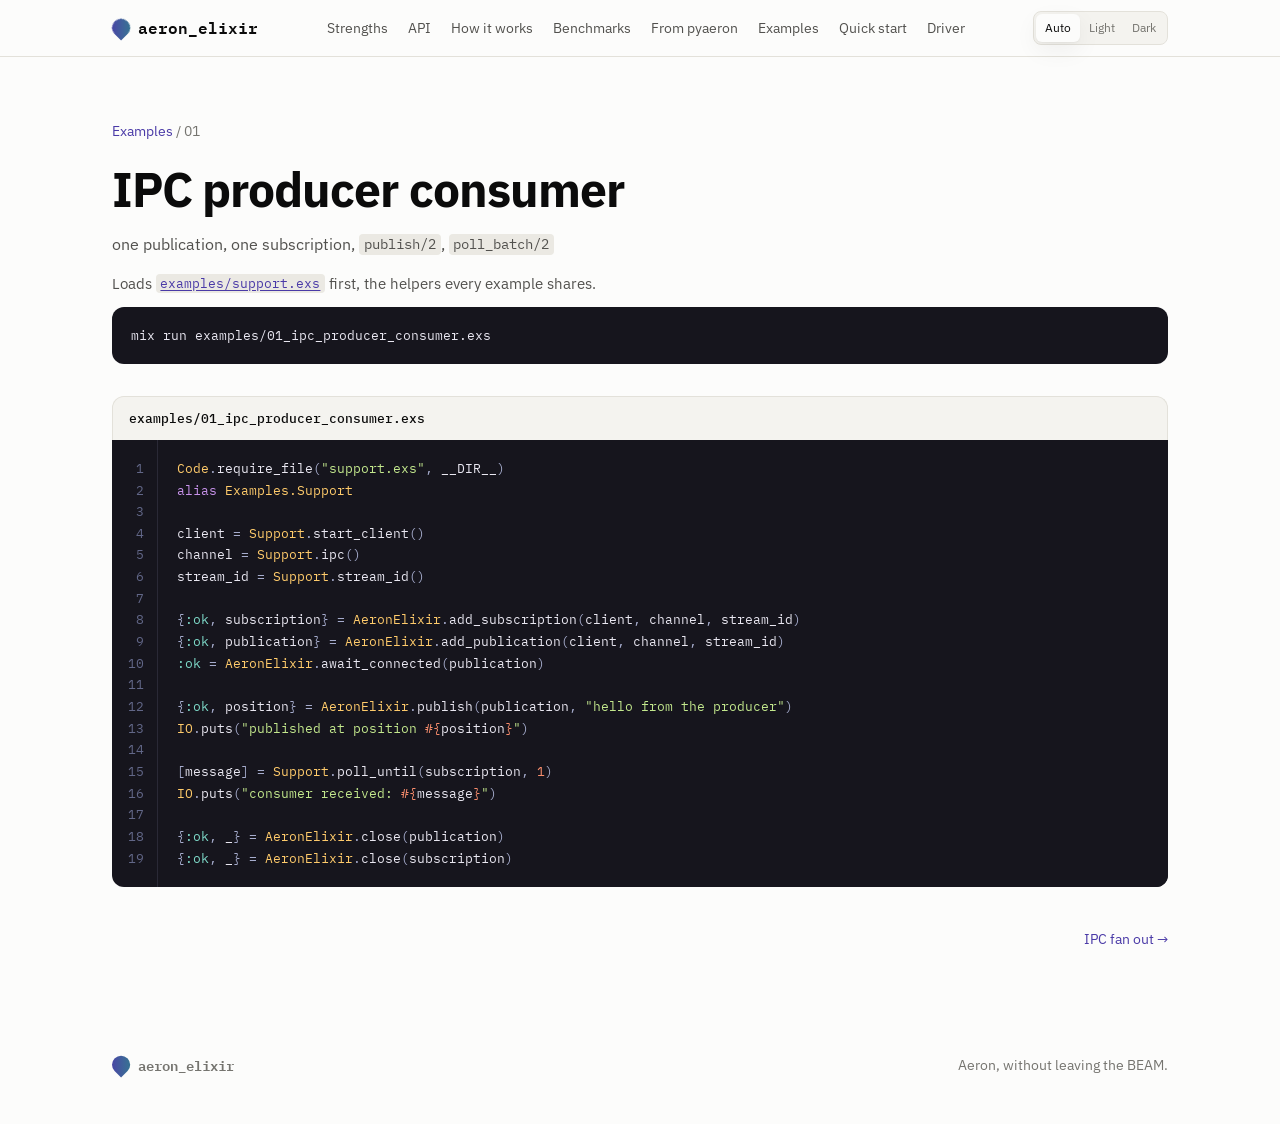
==== docs/examples/01_ipc_producer_consumer.html @ f416c7f2 "aeron_elixir: Aeron client for Elixir with a bundled media driver Elixir client for the Aeron messag" ====
<!DOCTYPE html>
<html lang="en">
  <head>
    <meta charset="utf-8">
    <meta name="viewport" content="width=device-width, initial-scale=1">
    <title>IPC producer consumer · aeron_elixir</title>
    <meta name="description" content="one publication, one subscription, publish/2, poll_batch/2">
    <link rel="icon" href="data:image/svg+xml,%3Csvg%20xmlns%3D%22http%3A%2F%2Fwww.w3.org%2F2000%2Fsvg%22%20viewBox%3D%220%200%2032%2032%22%3E%3Cpath%20d%3D%22M16%204a12%2012%200%201%201-12%2012V4z%22%20fill%3D%22%234a3aa7%22%2F%3E%3C%2Fsvg%3E">
    <link rel="preconnect" href="https://fonts.googleapis.com">
    <link rel="preconnect" href="https://fonts.gstatic.com" crossorigin>
    <link rel="stylesheet" href="https://fonts.googleapis.com/css2?family=IBM+Plex+Mono:wght@400;500&family=IBM+Plex+Sans:wght@400;500;600;700&display=swap">
    <script>(function () {
  var key = "aeron-elixir-theme";
  function apply(choice) {
    var root = document.documentElement;
    if (choice === "light" || choice === "dark") { root.setAttribute("data-theme", choice); }
    else { root.removeAttribute("data-theme"); }
  }
  window.aeronSetTheme = function (choice) {
    try { window.localStorage.setItem(key, choice); } catch (error) {}
    apply(choice);
  };
  var stored = "auto";
  try { stored = window.localStorage.getItem(key) || "auto"; } catch (error) {}
  apply(stored);
})();
</script>
    <style>:root {
  color-scheme: light;
  --surface: #fcfcfb;
  --surface-2: #f4f3ef;
  --surface-3: #ebe9e3;
  --ink: #0b0b0b;
  --ink-2: #52514e;
  --ink-3: #75746f;
  --rule: #e3e1da;
  --accent: #4a3aa7;
  --accent-soft: #ece9fb;
  --fam-elixir: #4a3aa7;
  --fam-native: #1baf7a;
  --fam-python: #eb6834;
  --fam-other: #b9b7af;
  --code-bg: #16151d;
  --code-ink: #e9e7f1;
  --shadow: 0 1px 2px rgb(0 0 0 / 0.04), 0 8px 24px rgb(0 0 0 / 0.06);
}
@media (prefers-color-scheme: dark) {
  :root:not([data-theme="light"]) {
    color-scheme: dark;
    --surface: #1a1a19;
    --surface-2: #212120;
    --surface-3: #2b2b29;
    --ink: #ffffff;
    --ink-2: #c3c2b7;
    --ink-3: #9a998f;
    --rule: #33332f;
    --accent: #9085e9;
    --accent-soft: #29254a;
    --fam-elixir: #9085e9;
    --fam-native: #199e70;
    --fam-python: #d95926;
    --fam-other: #5d5c56;
    --code-bg: #121116;
    --shadow: 0 1px 2px rgb(0 0 0 / 0.3), 0 8px 24px rgb(0 0 0 / 0.35);
  }
}
:root[data-theme="dark"] {
  color-scheme: dark;
  --surface: #1a1a19;
  --surface-2: #212120;
  --surface-3: #2b2b29;
  --ink: #ffffff;
  --ink-2: #c3c2b7;
  --ink-3: #9a998f;
  --rule: #33332f;
  --accent: #9085e9;
  --accent-soft: #29254a;
  --fam-elixir: #9085e9;
  --fam-native: #199e70;
  --fam-python: #d95926;
  --fam-other: #5d5c56;
  --code-bg: #121116;
  --shadow: 0 1px 2px rgb(0 0 0 / 0.3), 0 8px 24px rgb(0 0 0 / 0.35);
}
* { box-sizing: border-box; }
html { scroll-behavior: smooth; scroll-padding-top: 4.5rem; }
body {
  margin: 0;
  background: var(--surface);
  color: var(--ink);
  font: 400 16px/1.6 "IBM Plex Sans", system-ui, sans-serif;
  -webkit-font-smoothing: antialiased;
}
code, pre, .step, .eyebrow, .bar-value, .tile-value, .example-file {
  font-family: "IBM Plex Mono", ui-monospace, monospace;
}
a { color: inherit; }
button { font: inherit; color: inherit; }
h1, h2, h3 { margin: 0; letter-spacing: -0.02em; line-height: 1.15; }
h1 { font-size: clamp(2.4rem, 6vw, 4.4rem); font-weight: 700; max-width: 14ch; }
h2 { font-size: clamp(1.7rem, 3.4vw, 2.5rem); font-weight: 600; max-width: 22ch; }
h3 { font-size: 1.1rem; font-weight: 600; }
p { margin: 0; }
:not(pre) > code {
  font-size: 0.86em;
  background: var(--surface-3);
  padding: 0.1em 0.35em;
  border-radius: 4px;
}
.wrap { max-width: 1120px; margin: 0 auto; padding: 0 16px; }
@media (min-width: 720px) { .wrap { padding: 0 32px; } }

.nav {
  position: sticky; top: 0; z-index: 10;
  background: color-mix(in srgb, var(--surface) 86%, transparent);
  backdrop-filter: blur(12px);
  border-bottom: 1px solid var(--rule);
}
.nav-inner { display: flex; align-items: center; justify-content: space-between; gap: 1rem; height: 3.5rem; }
.nav nav { display: flex; gap: 1.25rem; overflow-x: auto; scrollbar-width: none; font-size: 0.9rem; }
.nav nav a { text-decoration: none; color: var(--ink-2); white-space: nowrap; }
.nav nav a:hover { color: var(--ink); }
@media (max-width: 1080px) { .nav nav { display: none; } }
.theme { display: inline-flex; flex: none; background: var(--surface-2); border: 1px solid var(--rule); border-radius: 8px; padding: 2px; }
.theme button { border: 0; background: none; padding: 0.25rem 0.55rem; border-radius: 6px; cursor: pointer; font-size: 0.78rem; color: var(--ink-3); }
.theme button:hover { color: var(--ink); }
:root:not([data-theme]) .theme [data-theme-choice="auto"],
:root[data-theme="light"] .theme [data-theme-choice="light"],
:root[data-theme="dark"] .theme [data-theme-choice="dark"] { background: var(--surface); color: var(--ink); box-shadow: var(--shadow); }
.brand { display: inline-flex; align-items: center; gap: 0.55rem; font-weight: 600; text-decoration: none; font-family: "IBM Plex Mono", monospace; }
.mark {
  width: 1.1rem; height: 1.1rem; border-radius: 50% 50% 50% 0;
  background: linear-gradient(135deg, var(--accent), color-mix(in srgb, var(--accent) 45%, var(--fam-native)));
  transform: rotate(-45deg);
}

.eyebrow { font-size: 0.78rem; letter-spacing: 0.12em; text-transform: uppercase; color: var(--accent); margin-bottom: 0.9rem; font-weight: 500; }
.step { font-size: 0.75rem; letter-spacing: 0.08em; color: var(--accent); font-weight: 500; margin-bottom: 0.6rem; display: block; }
.sub { color: var(--ink-2); margin-top: 0.9rem; max-width: 60ch; }
.sub.small { font-size: 0.9rem; margin: 0.8rem 0 0.5rem; }
.fine { color: var(--ink-3); font-size: 0.82rem; margin-top: 0.8rem; }

.hero { padding-top: clamp(3rem, 9vw, 6.5rem); padding-bottom: 4rem; }
.lead { font-size: clamp(1.05rem, 1.8vw, 1.25rem); color: var(--ink-2); max-width: 60ch; margin-top: 1.4rem; }
.pills { list-style: none; padding: 0; margin: 1.6rem 0 0; display: flex; flex-wrap: wrap; gap: 0.5rem; }
.pills li { font-size: 0.85rem; padding: 0.3rem 0.75rem; border: 1px solid var(--rule); border-radius: 999px; color: var(--ink-2); background: var(--surface-2); }
.tiles { display: grid; grid-template-columns: repeat(auto-fit, minmax(220px, 1fr)); gap: 1px; margin-top: 3rem; background: var(--rule); border: 1px solid var(--rule); border-radius: 14px; overflow: hidden; }
.tile { background: var(--surface); padding: 1.4rem 1.4rem 1.3rem; }
.tile-value { font-size: clamp(2rem, 4vw, 2.6rem); font-weight: 500; letter-spacing: -0.03em; color: var(--accent); line-height: 1.1; }
.tile-label { margin-top: 0.6rem; font-size: 0.92rem; font-weight: 500; }
.tile-detail { margin-top: 0.25rem; font-size: 0.85rem; color: var(--ink-3); }

.band { background: var(--surface-2); border-top: 1px solid var(--rule); border-bottom: 1px solid var(--rule); padding: clamp(3.5rem, 7vw, 5.5rem) 0; }
.section { padding-top: clamp(3.5rem, 7vw, 5.5rem); padding-bottom: clamp(3.5rem, 7vw, 5.5rem); }
.grid { display: grid; gap: 1rem; margin-top: 2.2rem; }
.grid.three { grid-template-columns: repeat(auto-fit, minmax(260px, 1fr)); }
.grid.two { grid-template-columns: repeat(auto-fit, minmax(300px, 1fr)); gap: 2rem; }
.card { background: var(--surface); border: 1px solid var(--rule); border-radius: 12px; padding: 1.4rem; color: var(--ink-2); font-size: 0.95rem; }

.api { display: grid; gap: 2.5rem; margin-top: 2.5rem; }
.api-step { display: grid; gap: 0.4rem; grid-template-columns: minmax(0, 1fr); }
.api-step .code { margin-top: 0.9rem; }
.ticks { margin: 0.8rem 0 0; padding: 0; list-style: none; color: var(--ink-2); font-size: 0.95rem; display: grid; gap: 0.5rem; }
.ticks li { padding-left: 1.2rem; position: relative; }
.ticks li::before { content: ""; position: absolute; left: 0; top: 0.62em; width: 0.45rem; height: 0.45rem; border-radius: 2px; background: var(--accent); }

.code { min-width: 0; }
.code pre, pre.shell {
  margin: 0; background: var(--code-bg); color: var(--code-ink); border-radius: 12px;
  padding: 1.1rem 1.2rem; overflow-x: auto; font-size: 0.82rem; line-height: 1.65;
}
pre.shell { margin-top: 0.75rem; }
.code .k, .code .kd, .code .kn { color: #c792ea; }
.code .ss, .code .sa, .code .no, .code .na { color: #7fdbca; }
.code .s, .code .s1, .code .s2, .code .sx, .code .sh { color: #c3e88d; }
.code .se, .code .si { color: #f78c6c; }
.code .nc, .code .nn { color: #ffcb6b; }
.code .nf, .code .fm { color: #82aaff; }
.code .m, .code .mi, .code .mf { color: #f78c6c; }
.code .o, .code .p, .code .pi { color: #a6accd; }
.code .c, .code .c1 { color: #7a7f99; font-style: italic; }

.flow { display: grid; gap: 1rem; margin-top: 2.2rem; grid-template-columns: 1fr; }
@media (min-width: 860px) { .flow { grid-template-columns: repeat(3, 1fr); gap: 2.4rem; } }
.flow-step { position: relative; color: var(--ink-2); font-size: 0.95rem; padding-top: 1rem; border-top: 2px solid var(--ink); }
@media (min-width: 860px) {
  .flow-step:not(:last-child)::after {
    content: "→"; position: absolute; right: -1.75rem; top: -0.95rem; color: var(--ink-3);
    font-family: "IBM Plex Mono", monospace; background: var(--surface-2); padding: 0 0.25rem;
  }
}
.term { display: grid; grid-template-columns: repeat(3, 1fr); gap: 6px; margin-top: 2.5rem; }
.partition { position: relative; height: 3rem; background: var(--surface); border: 1px solid var(--rule); border-radius: 8px; display: flex; gap: 2px; padding: 5px; }
.partition.active { border-color: var(--accent); }
.frame { flex: 0 0 9%; border-radius: 3px; }
.frame.wide { flex-basis: 16%; }
.frame.read { background: var(--surface-3); }
.frame.unread { background: var(--fam-elixir); }
.frame.pad { flex: 1; background: repeating-linear-gradient(135deg, var(--surface-3) 0 4px, transparent 4px 8px); }
.term { margin-bottom: 1.6rem; padding-top: 1.6rem; }
.marker { position: relative; flex: 0 0 2px; margin: -9px 0; background: currentColor; color: var(--ink-3); border-radius: 1px; }
.marker > span { position: absolute; left: -2px; font: 500 0.7rem "IBM Plex Mono", monospace; white-space: nowrap; }
.marker.position > span { top: calc(100% + 0.3rem); }
.marker.tail { color: var(--accent); }
.marker.tail > span { bottom: calc(100% + 0.3rem); }
.notes { margin-top: 3.5rem; }
#driver .code { margin-top: 2rem; }
.notes p { color: var(--ink-2); margin-top: 0.6rem; font-size: 0.95rem; }

.tabs { display: flex; gap: 0.25rem; margin-top: 2.2rem; border-bottom: 1px solid var(--rule); overflow-x: auto; scrollbar-width: none; }
.tabs button {
  background: none; border: 0; padding: 0.7rem 0.9rem; cursor: pointer; color: var(--ink-3);
  border-bottom: 2px solid transparent; margin-bottom: -1px; white-space: nowrap; font-weight: 500;
}
.tabs button[aria-selected="true"] { color: var(--ink); border-bottom-color: var(--accent); }
.panel { padding-top: 1.5rem; }
.controls { display: flex; flex-wrap: wrap; align-items: center; gap: 0.8rem 1.6rem; }
.control { display: flex; align-items: center; gap: 0.6rem; flex-wrap: wrap; }
.control-label { font-size: 0.8rem; color: var(--ink-3); }
.segmented { display: inline-flex; background: var(--surface-2); border: 1px solid var(--rule); border-radius: 8px; padding: 2px; flex-wrap: wrap; }
.segmented button { border: 0; background: none; padding: 0.3rem 0.65rem; border-radius: 6px; cursor: pointer; font-size: 0.85rem; color: var(--ink-2); }
.segmented button[aria-pressed="true"] { background: var(--surface); color: var(--ink); box-shadow: var(--shadow); }
.link { background: none; border: 0; padding: 0; cursor: pointer; color: var(--accent); font-size: 0.85rem; text-decoration: underline; text-underline-offset: 3px; margin-left: auto; }
.chart-head { display: flex; flex-wrap: wrap; justify-content: space-between; align-items: baseline; gap: 0.6rem 1.5rem; margin: 1.8rem 0 1rem; }
.chart-head h3 { font-size: 1rem; }
.legend { list-style: none; margin: 0; padding: 0; display: flex; flex-wrap: wrap; gap: 0.4rem 1rem; font-size: 0.82rem; color: var(--ink-2); }
.legend li { display: inline-flex; align-items: center; gap: 0.4rem; }
.swatch { display: inline-block; width: 0.7rem; height: 0.7rem; border-radius: 3px; background: var(--fam); margin-right: 0.45rem; vertical-align: -0.05rem; }
.legend .swatch { margin-right: 0; }
.fam-elixir { --fam: var(--fam-elixir); }
.fam-python { --fam: var(--fam-python); }
.fam-native { --fam: var(--fam-native); }
.fam-other { --fam: var(--fam-other); }

.bars { list-style: none; margin: 0; padding: 0; display: grid; gap: 2px; }
.bar-row { position: relative; display: grid; grid-template-columns: minmax(0, 15rem) minmax(0, 1fr); gap: 1rem; align-items: center; padding: 0.35rem 0.4rem; border-radius: 8px; outline: none; }
.bar-row:hover, .bar-row:focus-visible { background: var(--surface-2); }
.bar-row.fam-elixir .bar-name { font-weight: 600; }
.bar-label { display: flex; flex-direction: column; line-height: 1.3; min-width: 0; }
.bar-name { font-size: 0.9rem; }
.bar-variant { font-size: 0.76rem; color: var(--ink-3); white-space: nowrap; overflow: hidden; text-overflow: ellipsis; }
.bar-track { display: flex; align-items: center; gap: 0.5rem; min-width: 0; }
.bar { display: block; height: 20px; min-width: 3px; background: var(--fam); border-radius: 0 4px 4px 0; transition: width 280ms ease; }
.bar-value { font-size: 0.82rem; color: var(--ink); white-space: nowrap; font-variant-numeric: tabular-nums; }
@media (max-width: 640px) {
  .bar-row { grid-template-columns: 1fr; gap: 0.25rem; }
}
.tip {
  display: none; position: absolute; z-index: 5; right: 0.5rem; bottom: calc(100% - 0.3rem);
  background: var(--surface); border: 1px solid var(--rule); border-radius: 10px; box-shadow: var(--shadow);
  padding: 0.7rem 0.85rem; min-width: 14rem; font-size: 0.82rem; pointer-events: none;
}
.bar-row:hover .tip, .bar-row:focus-visible .tip { display: block; }
.tip-variant { display: block; color: var(--ink-3); font-size: 0.76rem; margin-bottom: 0.4rem; }
.tip dl { margin: 0; display: grid; gap: 0.15rem; }
.tip dl div { display: flex; justify-content: space-between; gap: 1.5rem; }
.tip dt { color: var(--ink-2); }
.tip dd { margin: 0; font-family: "IBM Plex Mono", monospace; font-variant-numeric: tabular-nums; }
.versus { margin-top: 1.2rem; padding: 0.8rem 1rem; border-left: 3px solid var(--accent); background: var(--accent-soft); border-radius: 0 8px 8px 0; font-size: 0.92rem; }
.method { color: var(--ink-2); font-size: 0.88rem; margin-top: 1.2rem; max-width: 80ch; }
.table-scroll { overflow-x: auto; }
.data { width: 100%; border-collapse: collapse; font-size: 0.86rem; }
.data th, .data td { text-align: right; padding: 0.5rem 0.75rem; border-bottom: 1px solid var(--rule); white-space: nowrap; font-variant-numeric: tabular-nums; }
.data th:nth-child(-n+2), .data td:nth-child(-n+2) { text-align: left; }
.data th { color: var(--ink-3); font-weight: 500; font-size: 0.78rem; }
.data td:nth-child(2) { color: var(--ink-3); }

.mapping { margin-top: 2.2rem; border: 1px solid var(--rule); border-radius: 12px; overflow: hidden; background: var(--surface); }
.mapping-row { display: grid; grid-template-columns: 1fr 1fr; gap: 1.5rem; padding: 0.7rem 1.1rem; border-top: 1px solid var(--rule); font-size: 0.88rem; color: var(--ink-2); }
.mapping-row:first-child { border-top: 0; }
.mapping-row.head { font-size: 0.75rem; letter-spacing: 0.08em; text-transform: uppercase; color: var(--ink-3); background: var(--surface-2); font-family: "IBM Plex Mono", monospace; }
@media (max-width: 640px) { .mapping-row { grid-template-columns: 1fr; gap: 0.3rem; } }

.example {
  text-align: left; display: flex; flex-direction: column; gap: 0.5rem; cursor: pointer;
  background: var(--surface); border: 1px solid var(--rule); border-radius: 12px; padding: 1.2rem;
  transition: border-color 160ms ease, transform 160ms ease;
}
.example:hover { border-color: var(--accent); transform: translateY(-1px); }
.example[aria-expanded="true"] { border-color: var(--accent); box-shadow: var(--shadow); }
.example .step { margin: 0; }
.example-shows { font-size: 0.9rem; color: var(--ink-2); flex: 1; }
.example-file { font-size: 0.75rem; color: var(--ink-3); }
.start { display: grid; grid-template-columns: minmax(0, 1fr); gap: 2.2rem; margin-top: 2.2rem; }

.footer { display: flex; justify-content: space-between; flex-wrap: wrap; gap: 1rem; padding-top: 2.5rem; padding-bottom: 3rem; color: var(--ink-3); font-size: 0.88rem; }
.crumbs { font-size: 0.85rem; color: var(--ink-3); margin-bottom: 1.2rem; }
.crumbs a { color: var(--accent); text-decoration: none; }
.example-page { padding-top: clamp(2.5rem, 6vw, 4rem); padding-bottom: 4rem; }
.example-page h1 { font-size: clamp(2rem, 5vw, 3rem); max-width: none; }
.listing-head { display: flex; flex-wrap: wrap; align-items: center; justify-content: space-between; gap: 0.5rem 1rem; margin-top: 2rem; padding: 0.7rem 1rem; background: var(--surface-2); border: 1px solid var(--rule); border-bottom: 0; border-radius: 12px 12px 0 0; font-size: 0.82rem; }
.listing-head .file { font-family: "IBM Plex Mono", monospace; font-weight: 500; }
.origin { color: var(--ink-3); }
.origin a { color: var(--accent); }
.listing { display: grid; grid-template-columns: auto minmax(0, 1fr); background: var(--code-bg); border-radius: 0 0 12px 12px; overflow: hidden; }
.gutter { margin: 0; padding: 1.1rem 0.8rem 1.1rem 1rem; text-align: right; color: #626788; user-select: none; font: 400 0.82rem/1.65 "IBM Plex Mono", monospace; border-right: 1px solid #2a2936; }
.listing .code pre { border-radius: 0; }
.run { margin-top: 1.4rem; }
.requires { color: var(--ink-2); font-size: 0.92rem; margin-top: 0.9rem; }
.requires a { color: var(--accent); }
.pager { display: flex; justify-content: space-between; gap: 1rem; margin-top: 2.5rem; flex-wrap: wrap; }
.pager a { color: var(--accent); text-decoration: none; font-size: 0.9rem; }
a.example { text-decoration: none; color: inherit; }
[hidden] { display: none !important; }
.explorer .chart-table, .explorer.show-table .bars { display: none; }
.explorer.show-table .chart-table { display: block; }
.explorer .when-table, .explorer.show-table .when-chart { display: none; }
.explorer.show-table .when-table { display: inline; }
.listing-head a { color: var(--accent); }
</style>
  </head>
  <body>
    <header class="nav">
  <div class="wrap nav-inner">
    <a href="../index.html#top" class="brand"><span class="mark" aria-hidden="true"></span>aeron_elixir</a>
    <nav>
      <a href="../index.html#strengths">Strengths</a>
      <a href="../index.html#api">API</a>
      <a href="../index.html#log">How it works</a>
      <a href="../index.html#benchmarks">Benchmarks</a>
      <a href="../index.html#pyaeron">From pyaeron</a>
      <a href="../index.html#examples">Examples</a>
      <a href="../index.html#start">Quick start</a>
      <a href="../index.html#driver">Driver</a>
    </nav>
    <div class="theme" role="group" aria-label="Colour theme">
      <button type="button" data-theme-choice="auto" onclick="aeronSetTheme('auto')">Auto</button>
      <button type="button" data-theme-choice="light" onclick="aeronSetTheme('light')">Light</button>
      <button type="button" data-theme-choice="dark" onclick="aeronSetTheme('dark')">Dark</button>
    </div>
  </div>
</header>
    
  <main class="wrap example-page">
    <p class="crumbs">
      <a href="../index.html#examples">Examples</a> / 01
    </p>
    <h1>IPC producer consumer</h1>
    <p class="sub"><span>one publication, one subscription, </span><code>publish/2</code><span>, </span><code>poll_batch/2</code></p>

    <p class="requires">
      Loads <a href="support.html"><code>examples/support.exs</code></a> first, the helpers every example shares.
    </p>
    

    <pre class="shell run"><code>mix run examples/01_ipc_producer_consumer.exs</code></pre>

    <div class="listing-head">
      <span class="file">examples/01_ipc_producer_consumer.exs</span>
      
    </div>
    <div class="listing">
      <pre class="gutter" aria-hidden="true">1
2
3
4
5
6
7
8
9
10
11
12
13
14
15
16
17
18
19</pre>
      <div class="code"><pre class="highlight"><code><span class="nc">Code</span><span class="o">.</span><span class="n">require_file</span><span class="p" data-group-id="g84898001-1">(</span><span class="s">&quot;support.exs&quot;</span><span class="p">,</span><span class="w"> </span><span class="bp">__DIR__</span><span class="p" data-group-id="g84898001-1">)</span><span class="w">
</span><span class="kn">alias</span><span class="w"> </span><span class="nc">Examples.Support</span><span class="w">

</span><span class="n">client</span><span class="w"> </span><span class="o">=</span><span class="w"> </span><span class="nc">Support</span><span class="o">.</span><span class="n">start_client</span><span class="p" data-group-id="g84898001-2">(</span><span class="p" data-group-id="g84898001-2">)</span><span class="w">
</span><span class="n">channel</span><span class="w"> </span><span class="o">=</span><span class="w"> </span><span class="nc">Support</span><span class="o">.</span><span class="n">ipc</span><span class="p" data-group-id="g84898001-3">(</span><span class="p" data-group-id="g84898001-3">)</span><span class="w">
</span><span class="n">stream_id</span><span class="w"> </span><span class="o">=</span><span class="w"> </span><span class="nc">Support</span><span class="o">.</span><span class="n">stream_id</span><span class="p" data-group-id="g84898001-4">(</span><span class="p" data-group-id="g84898001-4">)</span><span class="w">

</span><span class="p" data-group-id="g84898001-5">{</span><span class="ss">:ok</span><span class="p">,</span><span class="w"> </span><span class="n">subscription</span><span class="p" data-group-id="g84898001-5">}</span><span class="w"> </span><span class="o">=</span><span class="w"> </span><span class="nc">AeronElixir</span><span class="o">.</span><span class="n">add_subscription</span><span class="p" data-group-id="g84898001-6">(</span><span class="n">client</span><span class="p">,</span><span class="w"> </span><span class="n">channel</span><span class="p">,</span><span class="w"> </span><span class="n">stream_id</span><span class="p" data-group-id="g84898001-6">)</span><span class="w">
</span><span class="p" data-group-id="g84898001-7">{</span><span class="ss">:ok</span><span class="p">,</span><span class="w"> </span><span class="n">publication</span><span class="p" data-group-id="g84898001-7">}</span><span class="w"> </span><span class="o">=</span><span class="w"> </span><span class="nc">AeronElixir</span><span class="o">.</span><span class="n">add_publication</span><span class="p" data-group-id="g84898001-8">(</span><span class="n">client</span><span class="p">,</span><span class="w"> </span><span class="n">channel</span><span class="p">,</span><span class="w"> </span><span class="n">stream_id</span><span class="p" data-group-id="g84898001-8">)</span><span class="w">
</span><span class="ss">:ok</span><span class="w"> </span><span class="o">=</span><span class="w"> </span><span class="nc">AeronElixir</span><span class="o">.</span><span class="n">await_connected</span><span class="p" data-group-id="g84898001-9">(</span><span class="n">publication</span><span class="p" data-group-id="g84898001-9">)</span><span class="w">

</span><span class="p" data-group-id="g84898001-10">{</span><span class="ss">:ok</span><span class="p">,</span><span class="w"> </span><span class="n">position</span><span class="p" data-group-id="g84898001-10">}</span><span class="w"> </span><span class="o">=</span><span class="w"> </span><span class="nc">AeronElixir</span><span class="o">.</span><span class="n">publish</span><span class="p" data-group-id="g84898001-11">(</span><span class="n">publication</span><span class="p">,</span><span class="w"> </span><span class="s">&quot;hello from the producer&quot;</span><span class="p" data-group-id="g84898001-11">)</span><span class="w">
</span><span class="nc">IO</span><span class="o">.</span><span class="n">puts</span><span class="p" data-group-id="g84898001-12">(</span><span class="s">&quot;published at position </span><span class="si" data-group-id="g84898001-13">#{</span><span class="n">position</span><span class="si" data-group-id="g84898001-13">}</span><span class="s">&quot;</span><span class="p" data-group-id="g84898001-12">)</span><span class="w">

</span><span class="p" data-group-id="g84898001-14">[</span><span class="n">message</span><span class="p" data-group-id="g84898001-14">]</span><span class="w"> </span><span class="o">=</span><span class="w"> </span><span class="nc">Support</span><span class="o">.</span><span class="n">poll_until</span><span class="p" data-group-id="g84898001-15">(</span><span class="n">subscription</span><span class="p">,</span><span class="w"> </span><span class="mi">1</span><span class="p" data-group-id="g84898001-15">)</span><span class="w">
</span><span class="nc">IO</span><span class="o">.</span><span class="n">puts</span><span class="p" data-group-id="g84898001-16">(</span><span class="s">&quot;consumer received: </span><span class="si" data-group-id="g84898001-17">#{</span><span class="n">message</span><span class="si" data-group-id="g84898001-17">}</span><span class="s">&quot;</span><span class="p" data-group-id="g84898001-16">)</span><span class="w">

</span><span class="p" data-group-id="g84898001-18">{</span><span class="ss">:ok</span><span class="p">,</span><span class="w"> </span><span class="bp">_</span><span class="p" data-group-id="g84898001-18">}</span><span class="w"> </span><span class="o">=</span><span class="w"> </span><span class="nc">AeronElixir</span><span class="o">.</span><span class="n">close</span><span class="p" data-group-id="g84898001-19">(</span><span class="n">publication</span><span class="p" data-group-id="g84898001-19">)</span><span class="w">
</span><span class="p" data-group-id="g84898001-20">{</span><span class="ss">:ok</span><span class="p">,</span><span class="w"> </span><span class="bp">_</span><span class="p" data-group-id="g84898001-20">}</span><span class="w"> </span><span class="o">=</span><span class="w"> </span><span class="nc">AeronElixir</span><span class="o">.</span><span class="n">close</span><span class="p" data-group-id="g84898001-21">(</span><span class="n">subscription</span><span class="p" data-group-id="g84898001-21">)</span><span class="w">
</span></code></pre></div>
    </div>

    <nav class="pager">
      
      <span></span>
      <a href="02_ipc_fan_out.html">IPC fan out →</a>
    </nav>
  </main>

    <footer class="wrap footer">
  <span class="brand"><span class="mark" aria-hidden="true"></span>aeron_elixir</span>
  <span>Aeron, without leaving the BEAM.</span>
</footer>
    
  </body>
</html>
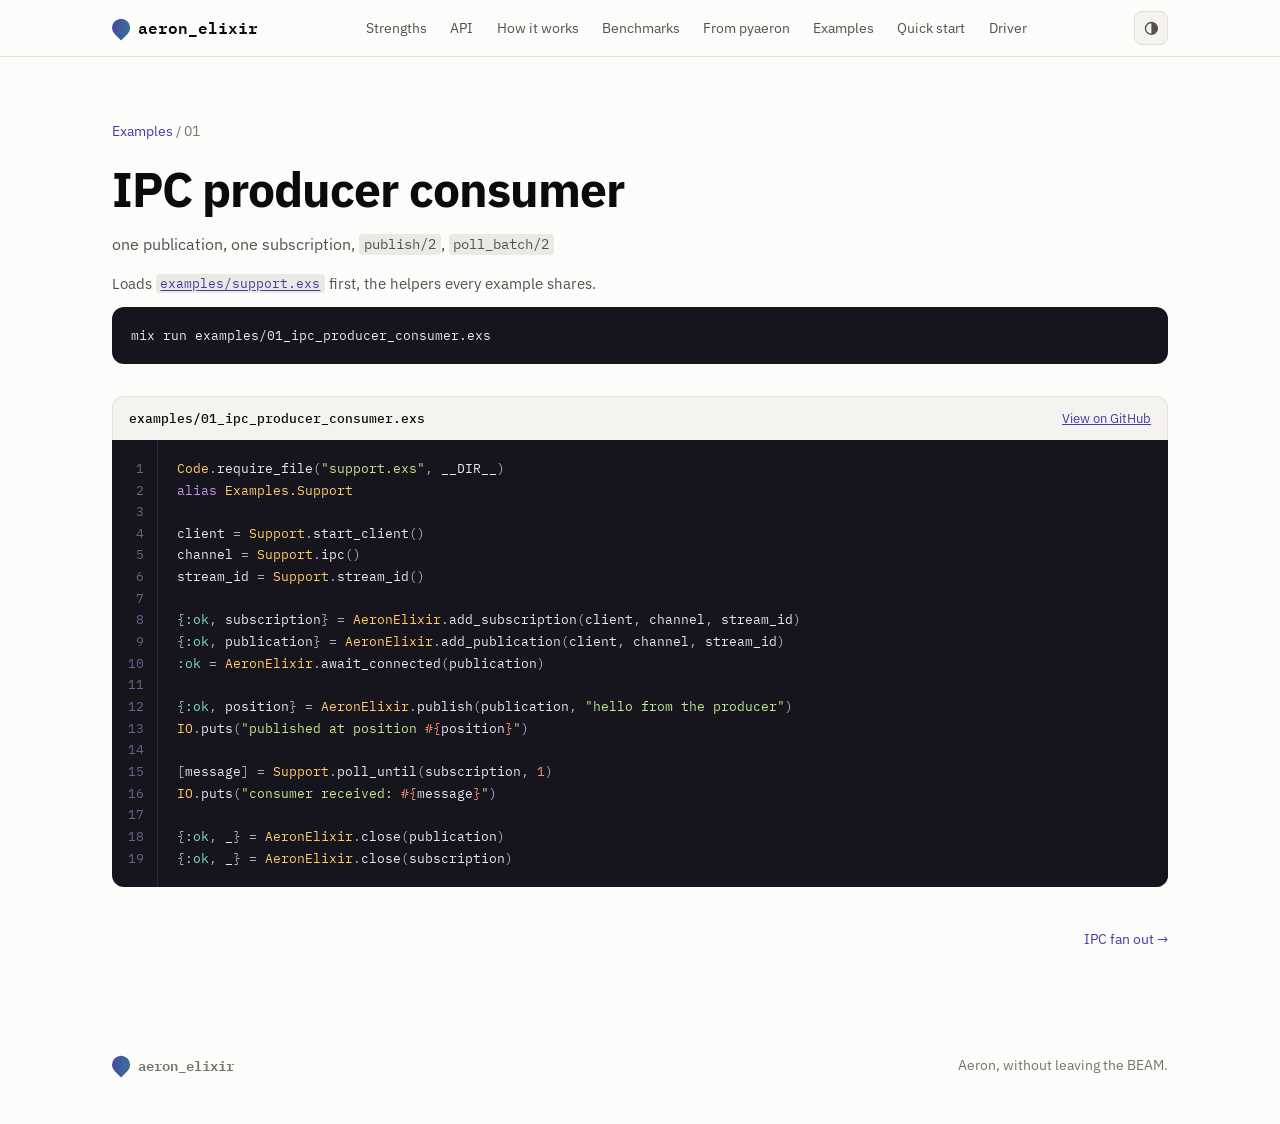
==== commit 8b3973b7: "Site: publish the new nav; link the website from the README and Hex" ====
--- a/docs/examples/01_ipc_producer_consumer.html
+++ b/docs/examples/01_ipc_producer_consumer.html
@@ -117,16 +117,53 @@
   border-bottom: 1px solid var(--rule);
 }
 .nav-inner { display: flex; align-items: center; justify-content: space-between; gap: 1rem; height: 3.5rem; }
-.nav nav { display: flex; gap: 1.25rem; overflow-x: auto; scrollbar-width: none; font-size: 0.9rem; }
-.nav nav a { text-decoration: none; color: var(--ink-2); white-space: nowrap; }
+.nav nav { position: relative; display: flex; align-items: center; gap: 0.15rem; overflow-x: auto; scrollbar-width: none; font-size: 0.9rem; }
+.nav nav a {
+  position: relative; z-index: 1; text-decoration: none; color: var(--ink-2); white-space: nowrap;
+  padding: 0.3rem 0.65rem; border-radius: 999px; transition: color 0.25s ease;
+}
 .nav nav a:hover { color: var(--ink); }
+.nav nav a[aria-current="location"] { color: var(--accent); }
+.nav-marker {
+  position: absolute; left: 0; top: 50%; height: 1.9rem; margin-top: -0.95rem; width: 0;
+  border-radius: 999px; pointer-events: none; opacity: 0;
+  background: var(--accent-soft);
+  box-shadow: inset 0 0 0 1px color-mix(in srgb, var(--accent) 28%, transparent);
+}
+.nav nav.has-marker .nav-marker { opacity: 1; }
+.nav nav.marker-ready .nav-marker {
+  transition: transform 0.38s cubic-bezier(0.2, 0.75, 0.25, 1), width 0.38s cubic-bezier(0.2, 0.75, 0.25, 1), opacity 0.2s ease;
+}
+@media (prefers-reduced-motion: reduce) {
+  .nav nav a, .nav nav.marker-ready .nav-marker { transition: none; }
+}
 @media (max-width: 1080px) { .nav nav { display: none; } }
-.theme { display: inline-flex; flex: none; background: var(--surface-2); border: 1px solid var(--rule); border-radius: 8px; padding: 2px; }
-.theme button { border: 0; background: none; padding: 0.25rem 0.55rem; border-radius: 6px; cursor: pointer; font-size: 0.78rem; color: var(--ink-3); }
-.theme button:hover { color: var(--ink); }
-:root:not([data-theme]) .theme [data-theme-choice="auto"],
-:root[data-theme="light"] .theme [data-theme-choice="light"],
-:root[data-theme="dark"] .theme [data-theme-choice="dark"] { background: var(--surface); color: var(--ink); box-shadow: var(--shadow); }
+.theme-menu { position: relative; flex: none; }
+.theme-toggle {
+  display: inline-grid; place-items: center; width: 2.1rem; height: 2.1rem; padding: 0; cursor: pointer;
+  border: 1px solid var(--rule); border-radius: 8px; background: var(--surface-2); color: var(--ink-2);
+  transition: color 0.2s ease, border-color 0.2s ease;
+}
+.theme-toggle:hover, .theme-toggle[aria-expanded="true"] { color: var(--ink); border-color: color-mix(in srgb, var(--accent) 45%, var(--rule)); }
+.theme-toggle:focus-visible { outline: 2px solid var(--accent); outline-offset: 2px; }
+.theme-icon { width: 1.05rem; height: 1.05rem; flex: none; }
+.theme-toggle .theme-icon { display: none; }
+:root:not([data-theme]) .theme-toggle .theme-icon-auto,
+:root[data-theme="light"] .theme-toggle .theme-icon-light,
+:root[data-theme="dark"] .theme-toggle .theme-icon-dark { display: block; }
+.theme-options {
+  position: absolute; right: 0; top: calc(100% + 0.45rem); min-width: 9.5rem; padding: 0.3rem;
+  display: grid; gap: 2px; background: var(--surface); border: 1px solid var(--rule); border-radius: 10px; box-shadow: var(--shadow);
+}
+.theme-options[hidden] { display: none; }
+.theme-options button {
+  display: flex; align-items: center; gap: 0.6rem; width: 100%; border: 0; background: none; cursor: pointer;
+  padding: 0.45rem 0.6rem; border-radius: 6px; font-size: 0.85rem; color: var(--ink-2); text-align: left;
+}
+.theme-options button:hover, .theme-options button:focus-visible { background: var(--surface-2); color: var(--ink); outline: none; }
+.theme-options button[aria-checked="true"] { color: var(--accent); }
+.theme-check { margin-left: auto; width: 0.95rem; height: 0.95rem; visibility: hidden; }
+.theme-options button[aria-checked="true"] .theme-check { visibility: visible; }
 .brand { display: inline-flex; align-items: center; gap: 0.55rem; font-weight: 600; text-decoration: none; font-family: "IBM Plex Mono", monospace; }
 .mark {
   width: 1.1rem; height: 1.1rem; border-radius: 50% 50% 50% 0;
@@ -313,20 +350,25 @@
     <header class="nav">
   <div class="wrap nav-inner">
     <a href="../index.html#top" class="brand"><span class="mark" aria-hidden="true"></span>aeron_elixir</a>
-    <nav>
-      <a href="../index.html#strengths">Strengths</a>
-      <a href="../index.html#api">API</a>
-      <a href="../index.html#log">How it works</a>
-      <a href="../index.html#benchmarks">Benchmarks</a>
-      <a href="../index.html#pyaeron">From pyaeron</a>
-      <a href="../index.html#examples">Examples</a>
-      <a href="../index.html#start">Quick start</a>
-      <a href="../index.html#driver">Driver</a>
+    <nav aria-label="Sections">
+      <a href="../index.html#strengths" data-section="strengths">Strengths</a><a href="../index.html#api" data-section="api">API</a><a href="../index.html#log" data-section="log">How it works</a><a href="../index.html#benchmarks" data-section="benchmarks">Benchmarks</a><a href="../index.html#pyaeron" data-section="pyaeron">From pyaeron</a><a href="../index.html#examples" data-section="examples">Examples</a><a href="../index.html#start" data-section="start">Quick start</a><a href="../index.html#driver" data-section="driver">Driver</a>
     </nav>
-    <div class="theme" role="group" aria-label="Colour theme">
-      <button type="button" data-theme-choice="auto" onclick="aeronSetTheme('auto')">Auto</button>
-      <button type="button" data-theme-choice="light" onclick="aeronSetTheme('light')">Light</button>
-      <button type="button" data-theme-choice="dark" onclick="aeronSetTheme('dark')">Dark</button>
+    <div class="theme-menu" data-theme-menu>
+      <button type="button" class="theme-toggle" aria-haspopup="menu" aria-expanded="false" aria-controls="theme-options" aria-label="Colour theme" title="Colour theme">
+        <svg class="theme-icon theme-icon-auto" viewBox="0 0 24 24" fill="none" stroke="currentColor" stroke-width="2" aria-hidden="true"><circle cx="12" cy="12" r="8.5"></circle><path d="M12 3.5a8.5 8.5 0 0 1 0 17z" fill="currentColor" stroke="none"></path></svg><svg class="theme-icon theme-icon-light" viewBox="0 0 24 24" fill="none" stroke="currentColor" stroke-width="2" stroke-linecap="round" aria-hidden="true"><circle cx="12" cy="12" r="4"></circle><path d="M12 2.5v2M12 19.5v2M2.5 12h2M19.5 12h2M5.3 5.3l1.4 1.4M17.3 17.3l1.4 1.4M5.3 18.7l1.4-1.4M17.3 6.7l1.4-1.4"></path></svg><svg class="theme-icon theme-icon-dark" viewBox="0 0 24 24" fill="none" stroke="currentColor" stroke-width="2" stroke-linejoin="round" aria-hidden="true"><path d="M20 14.5A8.5 8.5 0 0 1 9.5 4a8.5 8.5 0 1 0 10.5 10.5z"></path></svg>
+      </button>
+      <div class="theme-options" id="theme-options" role="menu" aria-label="Colour theme" hidden>
+        <button type="button" role="menuitemradio" aria-checked="false" data-theme-choice="auto">
+          <svg class="theme-icon theme-icon-auto" viewBox="0 0 24 24" fill="none" stroke="currentColor" stroke-width="2" aria-hidden="true"><circle cx="12" cy="12" r="8.5"></circle><path d="M12 3.5a8.5 8.5 0 0 1 0 17z" fill="currentColor" stroke="none"></path></svg>Auto
+          <svg class="theme-check" viewBox="0 0 24 24" fill="none" stroke="currentColor" stroke-width="2.4" stroke-linecap="round" stroke-linejoin="round" aria-hidden="true"><polyline points="20 6 9 17 4 12"></polyline></svg>
+        </button><button type="button" role="menuitemradio" aria-checked="false" data-theme-choice="light">
+          <svg class="theme-icon theme-icon-light" viewBox="0 0 24 24" fill="none" stroke="currentColor" stroke-width="2" stroke-linecap="round" aria-hidden="true"><circle cx="12" cy="12" r="4"></circle><path d="M12 2.5v2M12 19.5v2M2.5 12h2M19.5 12h2M5.3 5.3l1.4 1.4M17.3 17.3l1.4 1.4M5.3 18.7l1.4-1.4M17.3 6.7l1.4-1.4"></path></svg>Light
+          <svg class="theme-check" viewBox="0 0 24 24" fill="none" stroke="currentColor" stroke-width="2.4" stroke-linecap="round" stroke-linejoin="round" aria-hidden="true"><polyline points="20 6 9 17 4 12"></polyline></svg>
+        </button><button type="button" role="menuitemradio" aria-checked="false" data-theme-choice="dark">
+          <svg class="theme-icon theme-icon-dark" viewBox="0 0 24 24" fill="none" stroke="currentColor" stroke-width="2" stroke-linejoin="round" aria-hidden="true"><path d="M20 14.5A8.5 8.5 0 0 1 9.5 4a8.5 8.5 0 1 0 10.5 10.5z"></path></svg>Dark
+          <svg class="theme-check" viewBox="0 0 24 24" fill="none" stroke="currentColor" stroke-width="2.4" stroke-linecap="round" stroke-linejoin="round" aria-hidden="true"><polyline points="20 6 9 17 4 12"></polyline></svg>
+        </button>
+      </div>
     </div>
   </div>
 </header>
@@ -347,7 +389,7 @@
 
     <div class="listing-head">
       <span class="file">examples/01_ipc_producer_consumer.exs</span>
-      
+      <a href="https://github.com/jaman/aeron_elixir/blob/main/examples/01_ipc_producer_consumer.exs">View on GitHub</a>
     </div>
     <div class="listing">
       <pre class="gutter" aria-hidden="true">1
@@ -402,6 +444,139 @@
   <span class="brand"><span class="mark" aria-hidden="true"></span>aeron_elixir</span>
   <span>Aeron, without leaving the BEAM.</span>
 </footer>
+    <script>(function () {
+  var reducedMotion = window.matchMedia("(prefers-reduced-motion: reduce)").matches;
+  var bar = document.querySelector(".nav nav");
+  if (bar) { followSections(bar); }
+  themeMenu(document.querySelector("[data-theme-menu]"));
+
+  function followSections(bar) {
+    var entries = Array.prototype.slice.call(bar.querySelectorAll("a[data-section]"))
+      .map(function (link) { return { link: link, section: document.getElementById(link.getAttribute("data-section")) }; })
+      .filter(function (entry) { return entry.section; });
+    if (entries.length === 0) { return; }
+
+    var marker = document.createElement("span");
+    marker.className = "nav-marker";
+    marker.setAttribute("aria-hidden", "true");
+    bar.insertBefore(marker, bar.firstChild);
+
+    var header = document.querySelector(".nav");
+    var current = null;
+    var scheduled = false;
+
+    function sectionInView() {
+      var root = document.documentElement;
+      if (window.innerHeight + window.scrollY >= root.scrollHeight - 2) { return entries[entries.length - 1]; }
+      var line = header.offsetHeight + 40;
+      return entries.reduce(function (found, entry) {
+        return entry.section.getBoundingClientRect().top <= line ? entry : found;
+      }, null);
+    }
+
+    function placeMarker() {
+      bar.classList.toggle("has-marker", current !== null);
+      if (current === null) { return; }
+      marker.style.width = current.link.offsetWidth + "px";
+      marker.style.transform = "translateX(" + current.link.offsetLeft + "px)";
+    }
+
+    function keepVisible(link) {
+      var left = link.offsetLeft;
+      var right = left + link.offsetWidth;
+      if (left < bar.scrollLeft || right > bar.scrollLeft + bar.clientWidth) {
+        bar.scrollTo({ left: Math.max(0, left - 16), behavior: reducedMotion ? "auto" : "smooth" });
+      }
+    }
+
+    function update() {
+      scheduled = false;
+      var next = sectionInView();
+      if (next !== current) {
+        if (current) { current.link.removeAttribute("aria-current"); }
+        if (next) { next.link.setAttribute("aria-current", "location"); keepVisible(next.link); }
+        current = next;
+      }
+      placeMarker();
+    }
+
+    function schedule() {
+      if (!scheduled) { scheduled = true; window.requestAnimationFrame(update); }
+    }
+
+    window.addEventListener("scroll", schedule, { passive: true });
+    window.addEventListener("resize", schedule);
+    if (document.fonts && document.fonts.ready) { document.fonts.ready.then(schedule); }
+    update();
+    window.requestAnimationFrame(function () { bar.classList.add("marker-ready"); });
+  }
+
+  function themeMenu(menu) {
+    if (!menu) { return; }
+    var toggle = menu.querySelector(".theme-toggle");
+    var list = menu.querySelector(".theme-options");
+    var items = Array.prototype.slice.call(list.querySelectorAll("[data-theme-choice]"));
+
+    function chosen() { return document.documentElement.getAttribute("data-theme") || "auto"; }
+
+    function markChosen() {
+      var choice = chosen();
+      items.forEach(function (item) {
+        item.setAttribute("aria-checked", String(item.getAttribute("data-theme-choice") === choice));
+      });
+    }
+
+    function open() {
+      markChosen();
+      list.hidden = false;
+      toggle.setAttribute("aria-expanded", "true");
+      (items.find(function (item) { return item.getAttribute("aria-checked") === "true"; }) || items[0]).focus({ preventScroll: true });
+    }
+
+    function close(returnFocus) {
+      if (list.hidden) { return; }
+      list.hidden = true;
+      toggle.setAttribute("aria-expanded", "false");
+      if (returnFocus) { toggle.focus({ preventScroll: true }); }
+    }
+
+    function moveFocus(step) {
+      var index = items.indexOf(document.activeElement);
+      items[(index + step + items.length) % items.length].focus({ preventScroll: true });
+    }
+
+    toggle.addEventListener("click", function () { if (list.hidden) { open(); } else { close(false); } });
+
+    items.forEach(function (item) {
+      item.addEventListener("click", function () {
+        window.aeronSetTheme(item.getAttribute("data-theme-choice"));
+        markChosen();
+        close(true);
+      });
+    });
+
+    list.addEventListener("keydown", function (event) {
+      var keys = {
+        ArrowDown: function () { moveFocus(1); },
+        ArrowUp: function () { moveFocus(-1); },
+        Home: function () { items[0].focus({ preventScroll: true }); },
+        End: function () { items[items.length - 1].focus({ preventScroll: true }); },
+        Escape: function () { close(true); },
+        Tab: function () { close(false); }
+      };
+      if (!keys[event.key]) { return; }
+      if (event.key !== "Tab") { event.preventDefault(); }
+      keys[event.key]();
+    });
+
+    document.addEventListener("click", function (event) {
+      if (!menu.contains(event.target)) { close(false); }
+    });
+
+    markChosen();
+  }
+})();
+</script>
     
   </body>
 </html>
